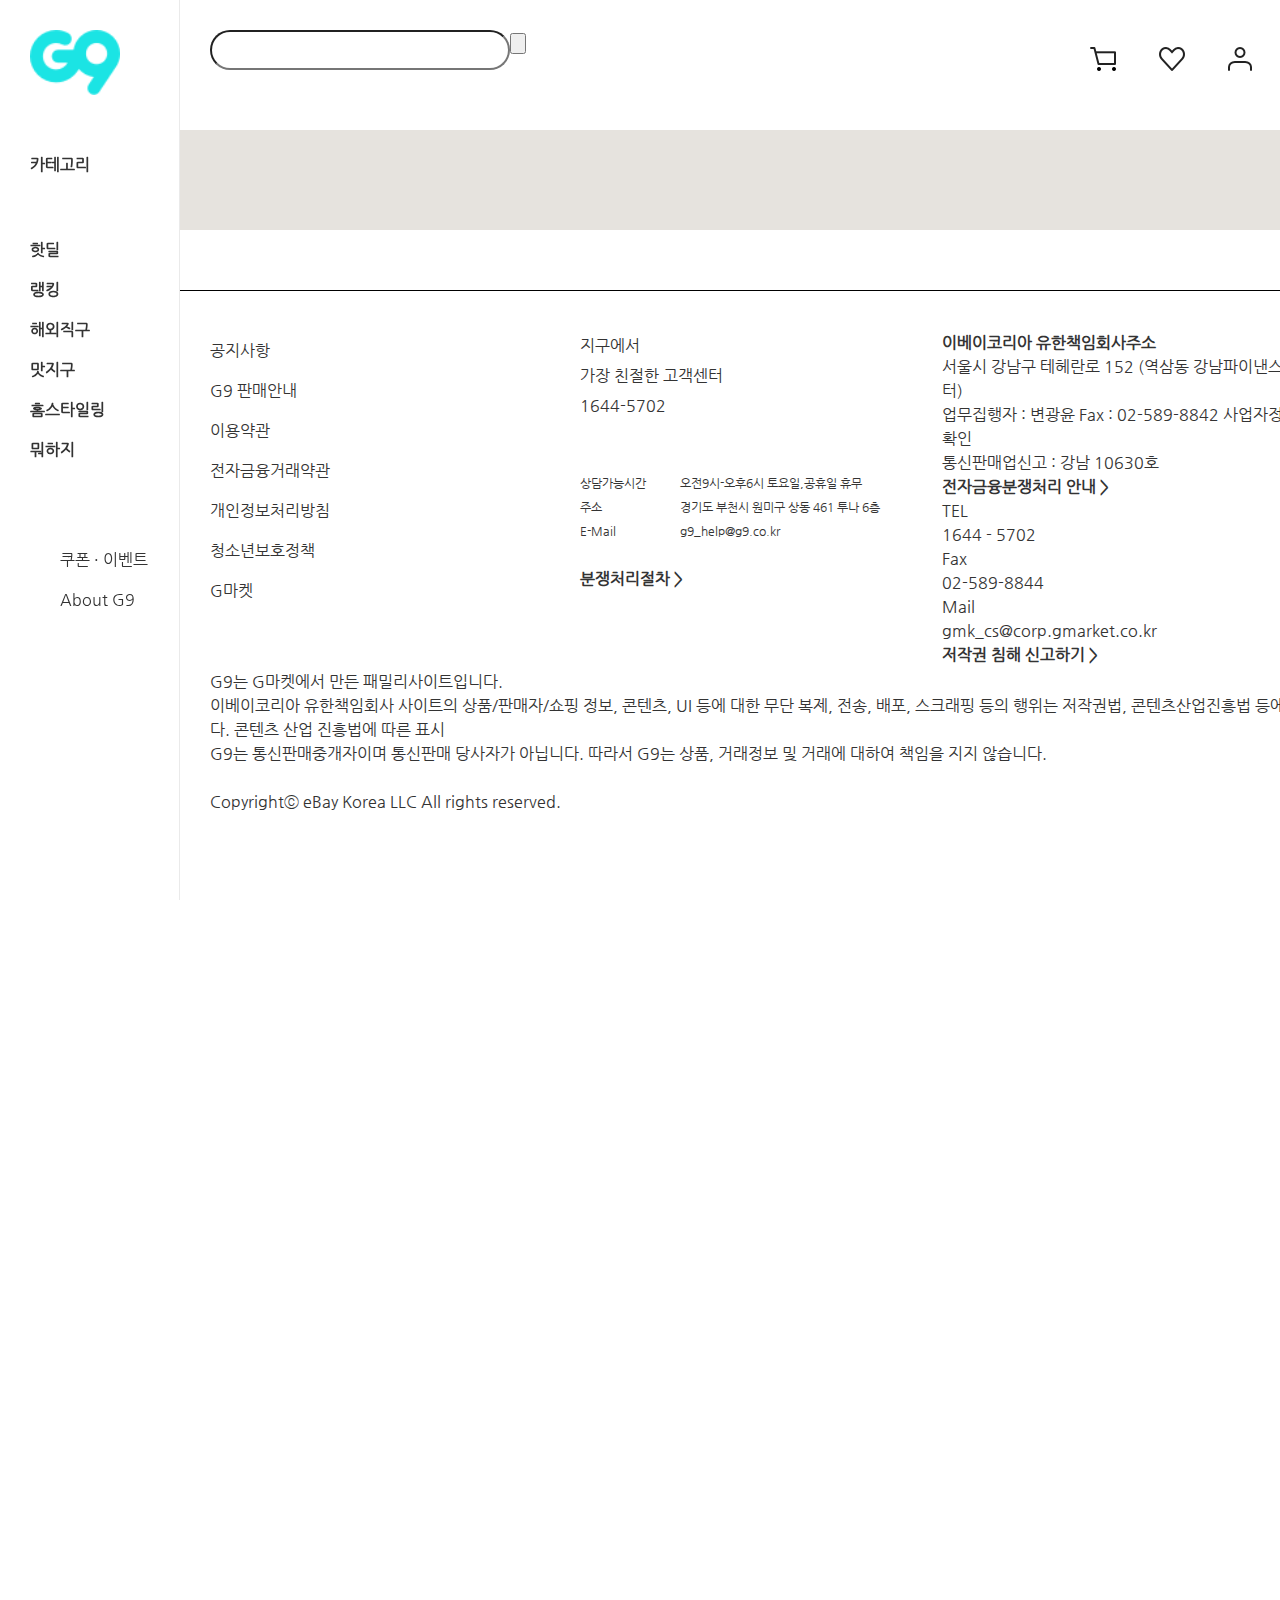
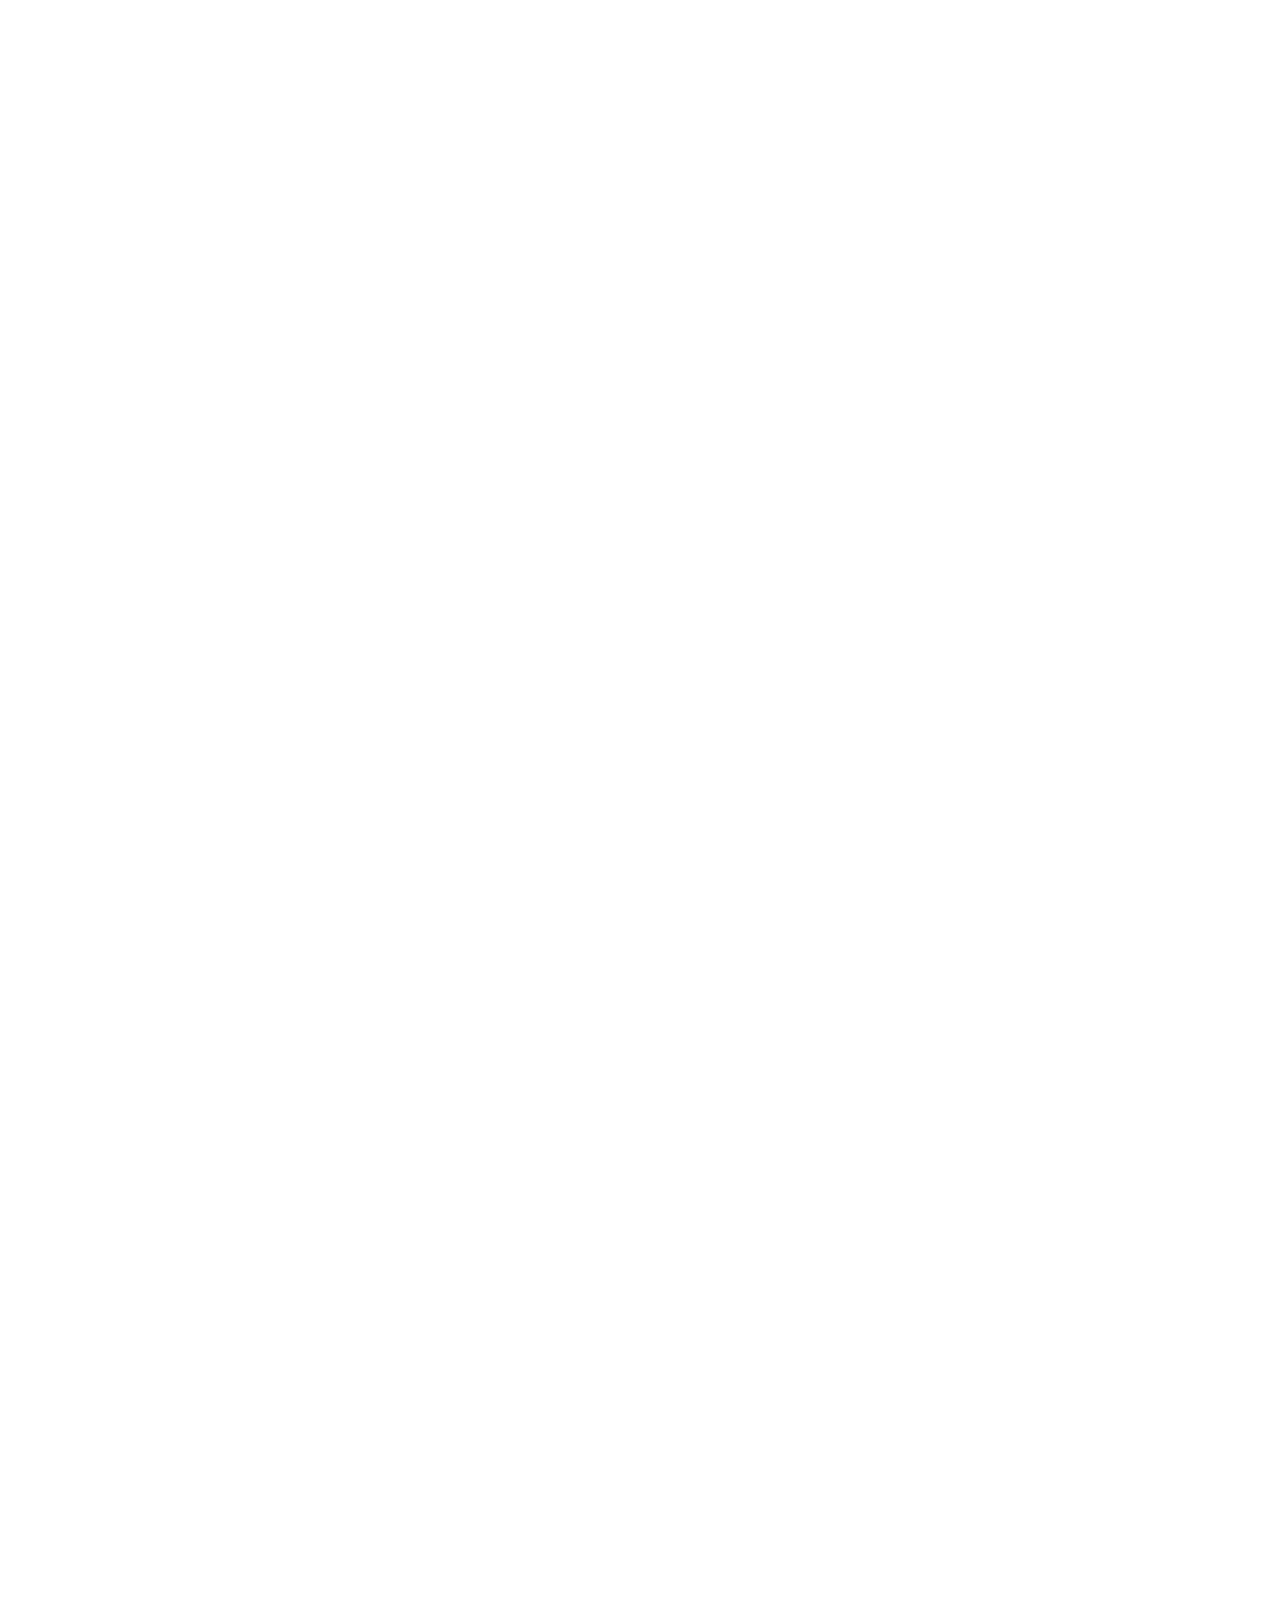
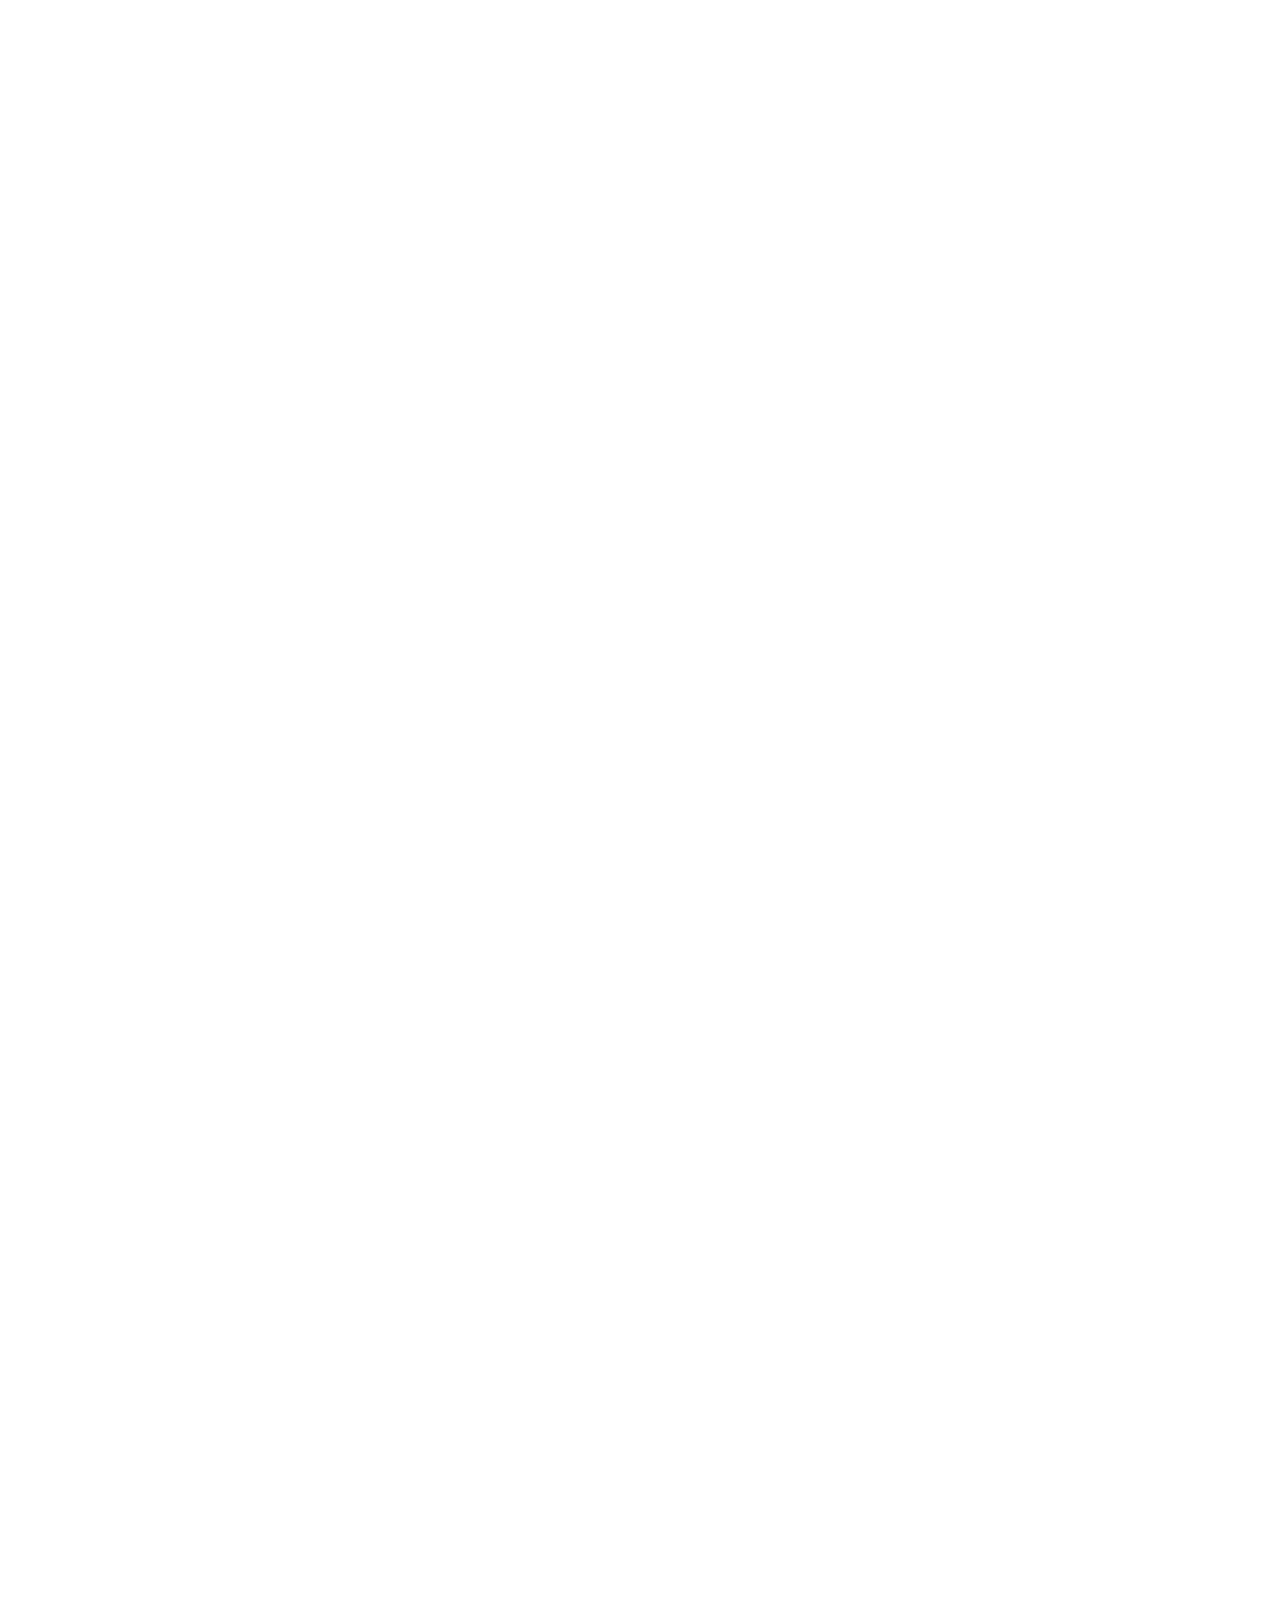
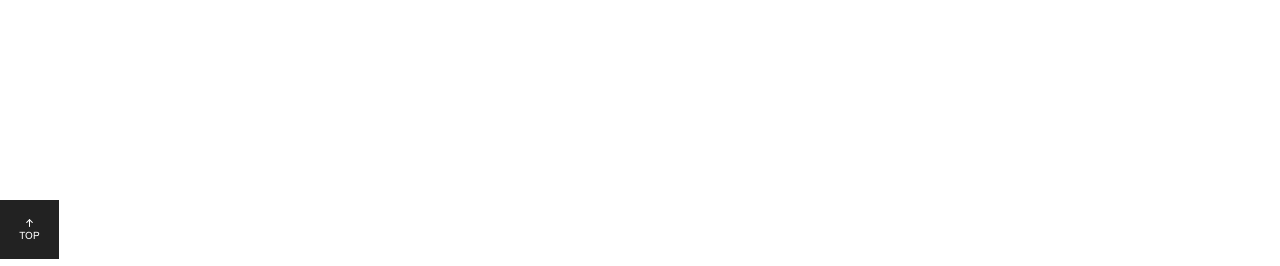
==== aboutg9.html @ 326187f4 "# index 완성" ====
<!DOCTYPE HTML>
<html lang="ko">
<head>
	<meta charset="UTF-8">
	<title>트렌드 라이프 쇼핑 G9</title>
	<!--[if lt IE 9]>
		<script src="js/html5shiv.js"></script>
	<![endif]-->
	<link rel="shortcut icon" href="images/favicon.ico" type="images/x-icon" />
	<link rel="stylesheet" href="css/reset.css">
	<link rel="stylesheet" href="css/index_layout.css">
	<script src="js/jquery-3.5.1.min.js"></script>
	<script src="js/index_script.js"></script>
</head>
<body>
    <div id="wrap">
        <div id="left_wrap">
            <h1 class="logo"><a href="#"><img src="images/common/logo.png" alt="G9로고"></a></h1>
            <div class="category"><a href="#">카테고리</a></div>
            <div id="gnb">
                <nav id="main_gnb">
                    <ul>
                        <li><a href="#">핫딜</a></li>
                        <li><a href="#">랭킹</a></li>
                        <li><a href="#">해외직구</a></li>
                        <li><a href="#">맛지구</a></li>
                        <li><a href="#">홈스타일링</a></li>
                        <li><a href="#">뭐하지</a></li>
                    </ul>
                </nav><!--main_gnb-->
                <nav id="sub_gnb">
                    <ul>
                        <li><a href="#">쿠폰 · 이벤트</a></li>
                        <li><a href="#">About G9</a></li>                
                    </ul>
                </nav><!--sub_gnb-->
            </div><!--gnb-->
        </div><!--left_wrap-->
        <div id="container">
            <div id="top">
                <input type="search" id="search">
                <input type="submit" id="submit" value="">
                <div id="icon">
                    <p><a href="#"><img src="images/common/icon1.png" alt="장바구니"></a></p>
                    <p><a href="#"><img src="images/common/icon2.png" alt="찜"></a></p>
                    <p><a href="#"><img src="images/common/icon3.png" alt="로그인"></a></p>
                </div><!--icon-->
            </div><!--top-->        
            <div id="banner_wrap">    
                <div id="banner">
                    
                </div><!--banner-->
            </div><!--banner_wrap-->
            
            <div id="contents">
                
            </div><!--contents-->
           
            <div id="bottom_wrap">
                <footer id="bottom">
                    <section id="bottom_left">                   
                        <nav id="bottom_gnb">
                            <ul>
                                <li><a href="#">공지사항</a></li>
                                <li><a href="#">G9 판매안내</a></li>
                                <li><a href="#">이용약관</a></li>
                                <li><a href="#">전자금융거래약관</a></li>
                                <li><a href="#">개인정보처리방침</a></li>
                                <li><a href="#">청소년보호정책</a></li>
                                <li><a href="#">G마켓</a></li>
                            </ul>
                        </nav><!--bottom_gnb-->
                    </section><!--bottom_left-->
                    <section id="bottom_center">
                        <div id="call">
                            <p>
                                지구에서 <br>
                                가장 친절한 고객센터 <br>
                            </p>
                            <span>1644-5702</span>
                        </div>
                        <dl>
                            <dt>상담가능시간</dt>
                            <dd>오전9시-오후6시 토요일,공휴일 휴무</dd>
                        </dl>
                        <dl>
                            <dt>주소</dt>
                            <dd>경기도 부천시 원미구 상동 461 투나 6층</dd>
                        </dl>
                        <dl>
                            <dt scope="row">E-Mail</dt>
                            <dd>g9_help@g9.co.kr</dd>
                        </dl> <br>
                        <h5><a href="#">분쟁처리절차 ></a></h5>
                    </section><!--bottom_center-->
                    <section id="bottom_right">                        
                        <h3>이베이코리아 유한책임회사주소</h3>
                        <p>                        
                            서울시 강남구 테헤란로 152 (역삼동 강남파이낸스센터) <br>                            
                            업무집행자 : 변광윤 Fax : 02-589-8842 사업자정보확인 <br>                            
                            통신판매업신고 : 강남 10630호
                        </p>
                        <h2><a href="#">전자금융분쟁처리 안내 ></a></h2>
                        <div>
                            <dl>
                                <dt>TEL</dt>
                                <dd>1644 - 5702</dd>
                            </dl>
                            <dl>
                                <dt>Fax</dt>
                                <dd>02-589-8844</dd>
                            </dl>
                            <dl>
                                <dt>Mail</dt>
                                <dd>gmk_cs@corp.gmarket.co.kr</dd>
                            </dl>
                        </div>
                        <h2><a href="#">저작권 침해 신고하기 ></a></h2>
                    </section><!--bottom_right-->
                    <section id="footer">
                        G9는 G마켓에서 만든 패밀리사이트입니다. <br>
                        이베이코리아 유한책임회사 사이트의 상품/판매자/쇼핑 정보, 콘텐츠, UI 등에 대한 무단 복제, 전송, 배포, 스크래핑 등의 행위는 저작권법, 콘텐츠산업진흥법 등에 의하여 엄격히 금지됩니다. 콘텐츠 산업 진흥법에 따른 표시 <br>
                        G9는 통신판매중개자이며 통신판매 당사자가 아닙니다. 따라서 G9는 상품, 거래정보 및 거래에 대하여 책임을 지지 않습니다. <br><br>
                        Copyrightⓒ eBay Korea LLC All rights reserved.
                    </section><!--footer-->
                </footer><!--bottom-->
            </div>
        </div><!--container-->
        <div class="button"><a href="#"><img src="images/common/top.png" alt="top_button"></a></div>
    </div><!--wrap-->
</body>
</html>
---- css/index_layout.css ----
@charset "utf-8";

/*font*/
@font-face{
	font-family:nanum;
	src:local('NanumGothic'),
		url("../font/NanumGothic.eot"),
		url("../font/NanumGothic.woff") format('woff'),
		url("../font/NanumGothic.ttf") format('truetype');
}

/*reset*/
*{box-sizing: border-box}
a{text-decoration: none; color: inherit;}
body{font: normal 16px/1.5em "nanum"; background-color: #fff; color: #333;}

/*wrap*/
#wrap{width: 100%; height: 2500px;}

/*left_wrap*/
#left_wrap{width: 180px; height: 100%; float: left; position: fixed; border-right: 1px solid #eaeaea;}

/*logo*/
.logo{width: 69px; height: 50px; margin-top: 30px; margin-left: 30px;}
.logo img{width: 90px;}
.logo a{display: block;}

/*gnb*/
.category{width: 180px; height: 30px; line-height: 30px; margin-top: 70px; padding-left: 30px; font-weight: bold;}
#gnb{width: 180px; padding-left: 30px; margin-top: 50px; font-weight: bold; line-height: 40px;}
#sub_gnb{width: 180px; padding-left: 30px; margin-top: 70px; line-height: 40px; font-weight: normal;}
.category a:hover{color: #3bded4; text-decoration: underline;}
#gnb li a:hover{color: #3bded4; text-decoration: underline;}
#sub_gnb li a:hover{color: #3bded4; text-decoration: underline;}

/*container*/
#container{width: 100%; height: 5000px;float: left; margin-left: 180px;} /*height 임시*/

/*top*/
#top{width: 100%; height: 90px; padding-top: 30px; margin-left: 30px;}
#search{width: 300px; height: 40px;float: left; border-radius: 30px;}

/*icon*/
#icon{width: 210px; float: right; margin-right: 230px; margin-top: 15px;} /*margin-right 왜이러지*/
#icon p{float: left; margin-left: 40px;}

/*slide*/
#slide_wrap{width: 100%; height: 360px; position: relative; margin-bottom: 5px; min-width: 1300px;}
#slide1>img{width: 1000px; height: 360px; margin-right: 180px; margin-left: -1000px; float: right; } /*margin left 마이너스로*/
#bluebox{width: 50%; height: 360px; float: left; background-color: #9CDAF1;}
.slide1_txt{position: absolute; top: 100px; left: 70px;}
.slide1_txt h3{font-size: 35px; line-height: 45px; font-weight: normal;}
.slide1_txt p{margin-top: 10px; line-height: 20px; font-size: 12px;}
.slide1_txt img{margin-top: 20px;}

/*slide button*/
#slide_button{width: 200px; margin-left: 20px;}
#slide_circle{width: 120px; height: 40px; float: left;}
#slide_circle div{width: 20px; height: 20px; float: left; margin: 8px 5px; border-radius: 20px; background-color: #eaeaea;}
.left_button{float: left;}
.right_button{float: left;}
#slide_circle div.selected{background-color: #3bded4;}

/*item*/
#contents{width: 100%; overflow: auto; margin-top: 60px; clear: both; margin-left: 30px; } /*overflow:auto하면 자동으로 높이잡힘*/
.item{width: 28%; float: left; margin-right: 20px; margin-bottom: 20px;}
.item img{width: 100%;}
.item p{font-size: 12px;}
.item strong{font-size: 16px;}
/*#contents img:hover{width: 105%; transition:all 0.6s;}*/

/*banner*/
#banner_wrap{width: 100%; height: 100px; margin-top: 40px; background-color: #E6E3DE;}
.banner{width: 1120px; height: 100px; margin: 0 auto; display: block;}

/*hotdeal*/
#hotdeal{width: 100%; height: auto; margin-top: 40px; margin-left: 30px; margin-bottom: 60px;overflow: auto;}
#hotdeal section{float: left; width: 16%; margin-right: 20px;}
#hotdeal h3{font-size: 30px;}
.hotdeal_item{width: 100%; margin-top: 20px;}
.hotdeal_item img{width: 100%;}

/*bottom*/
#bottom_wrap{border-top: 1px solid #000; width: 100%; padding-left: 30px;}
#bottom section{float: left; margin-top: 40px;}
#bottom_left{width: 200px; height: 253px;}
#bottom_gnb{line-height: 40px;}
#bottom_center{width: 362px; height: 290px; margin-left: 170px;}
#call{margin-bottom: 50px; line-height: 30px;}
#bottom_center dl{font-size: 12px;}
#bottom_center dt{float: left; width: 100px;}

#bottom_right{width: 362px; height: 299px; }
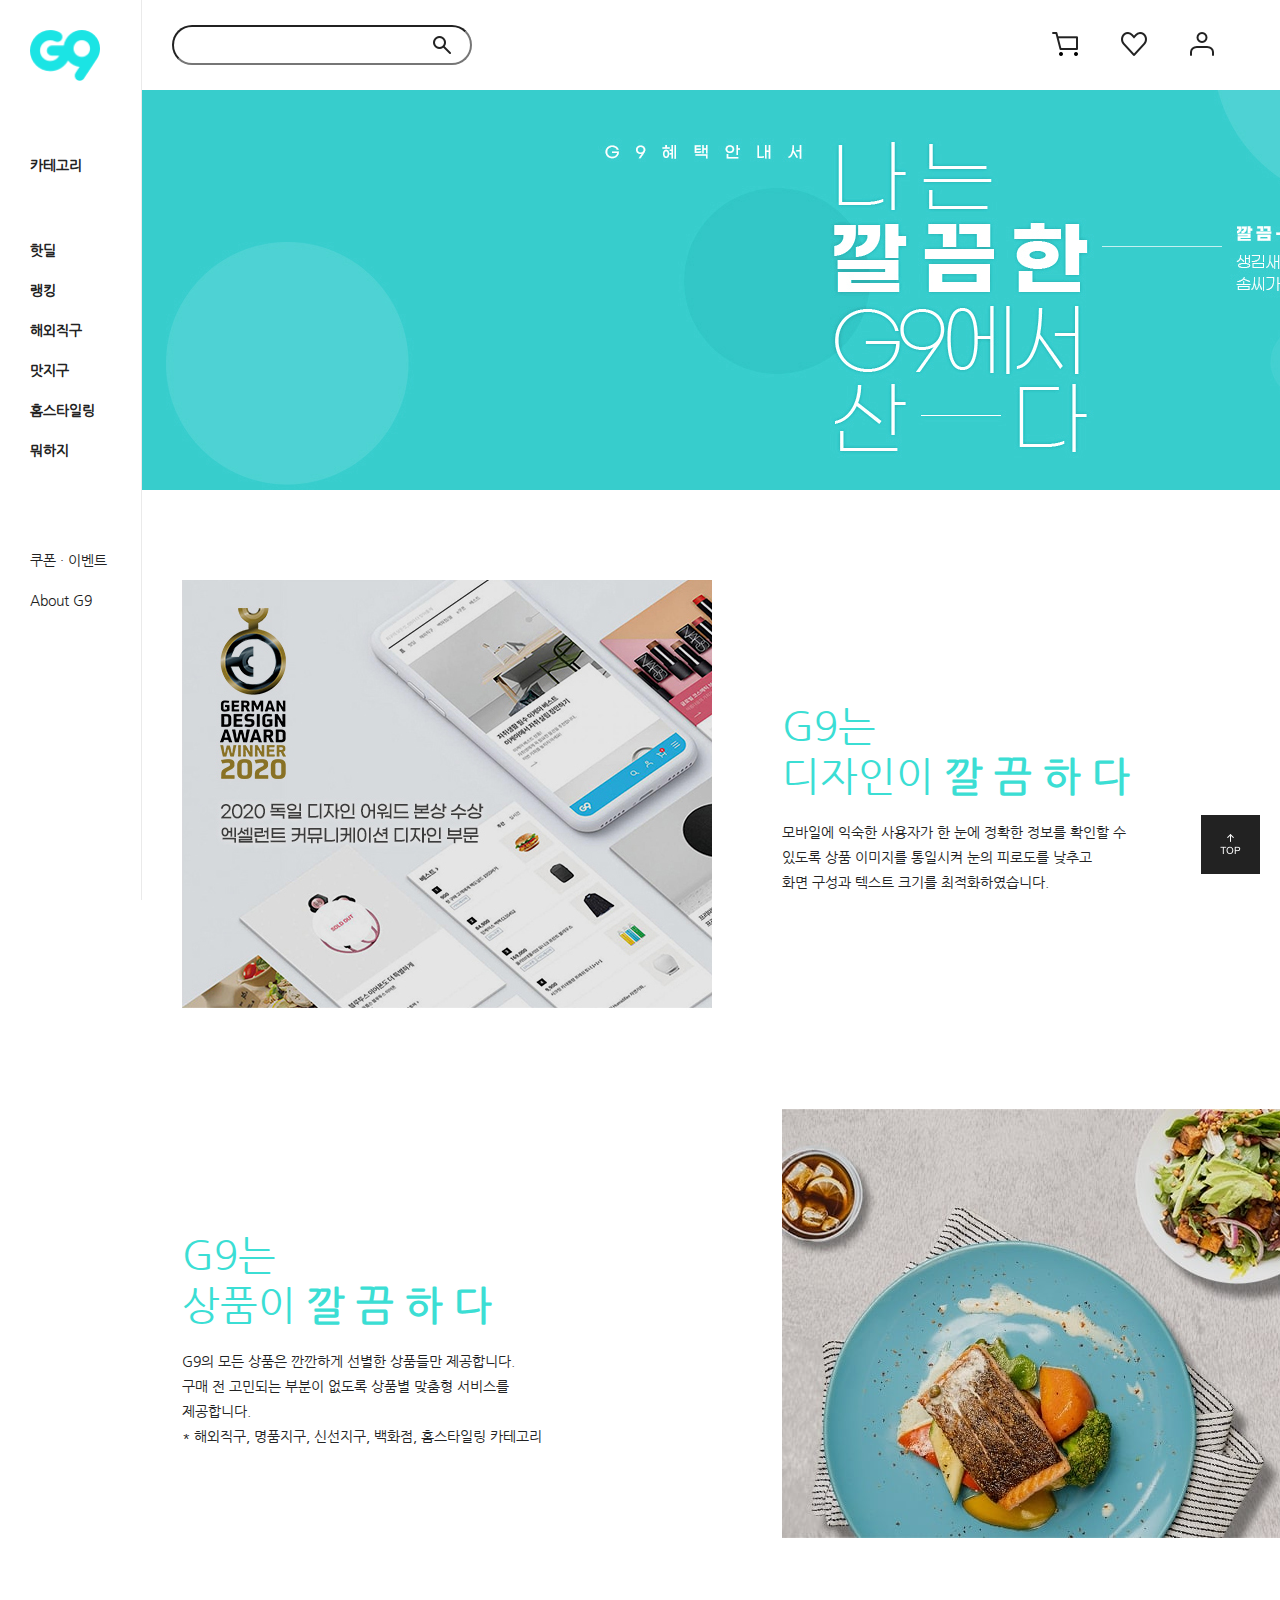
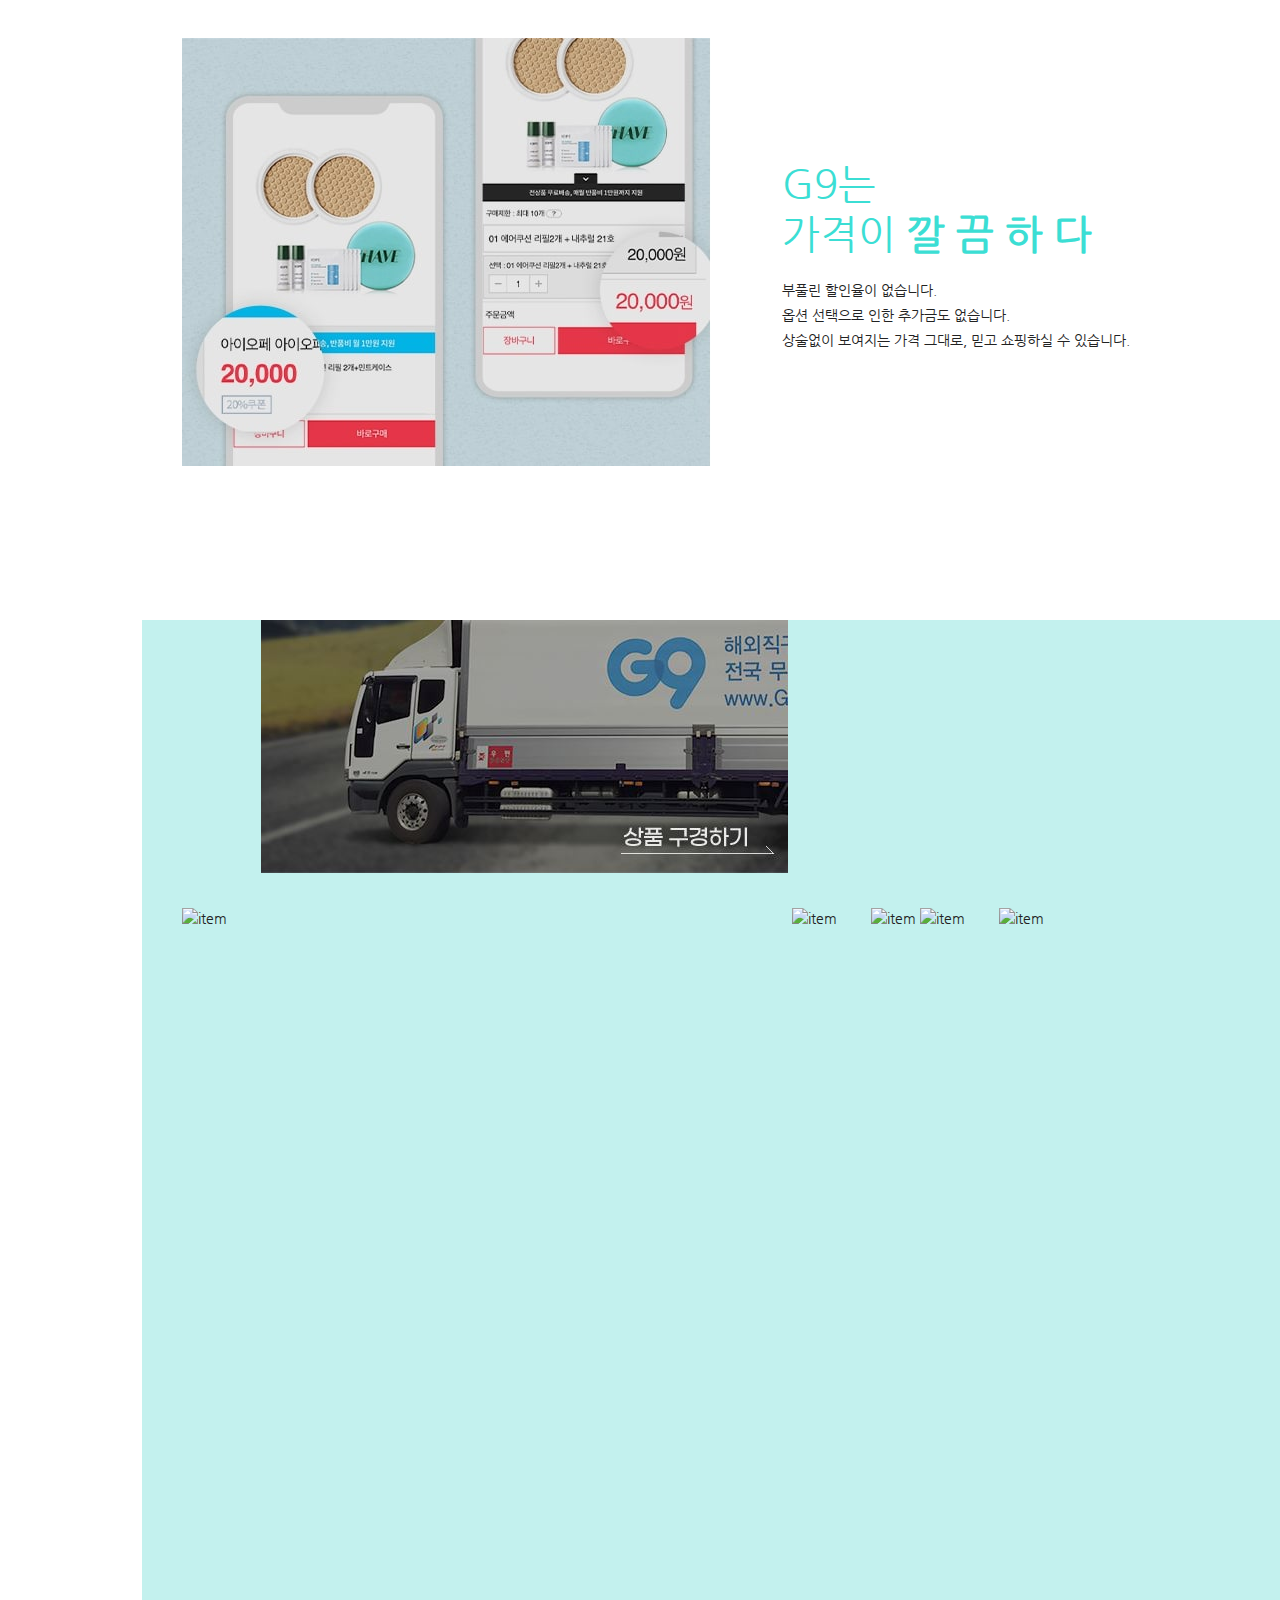
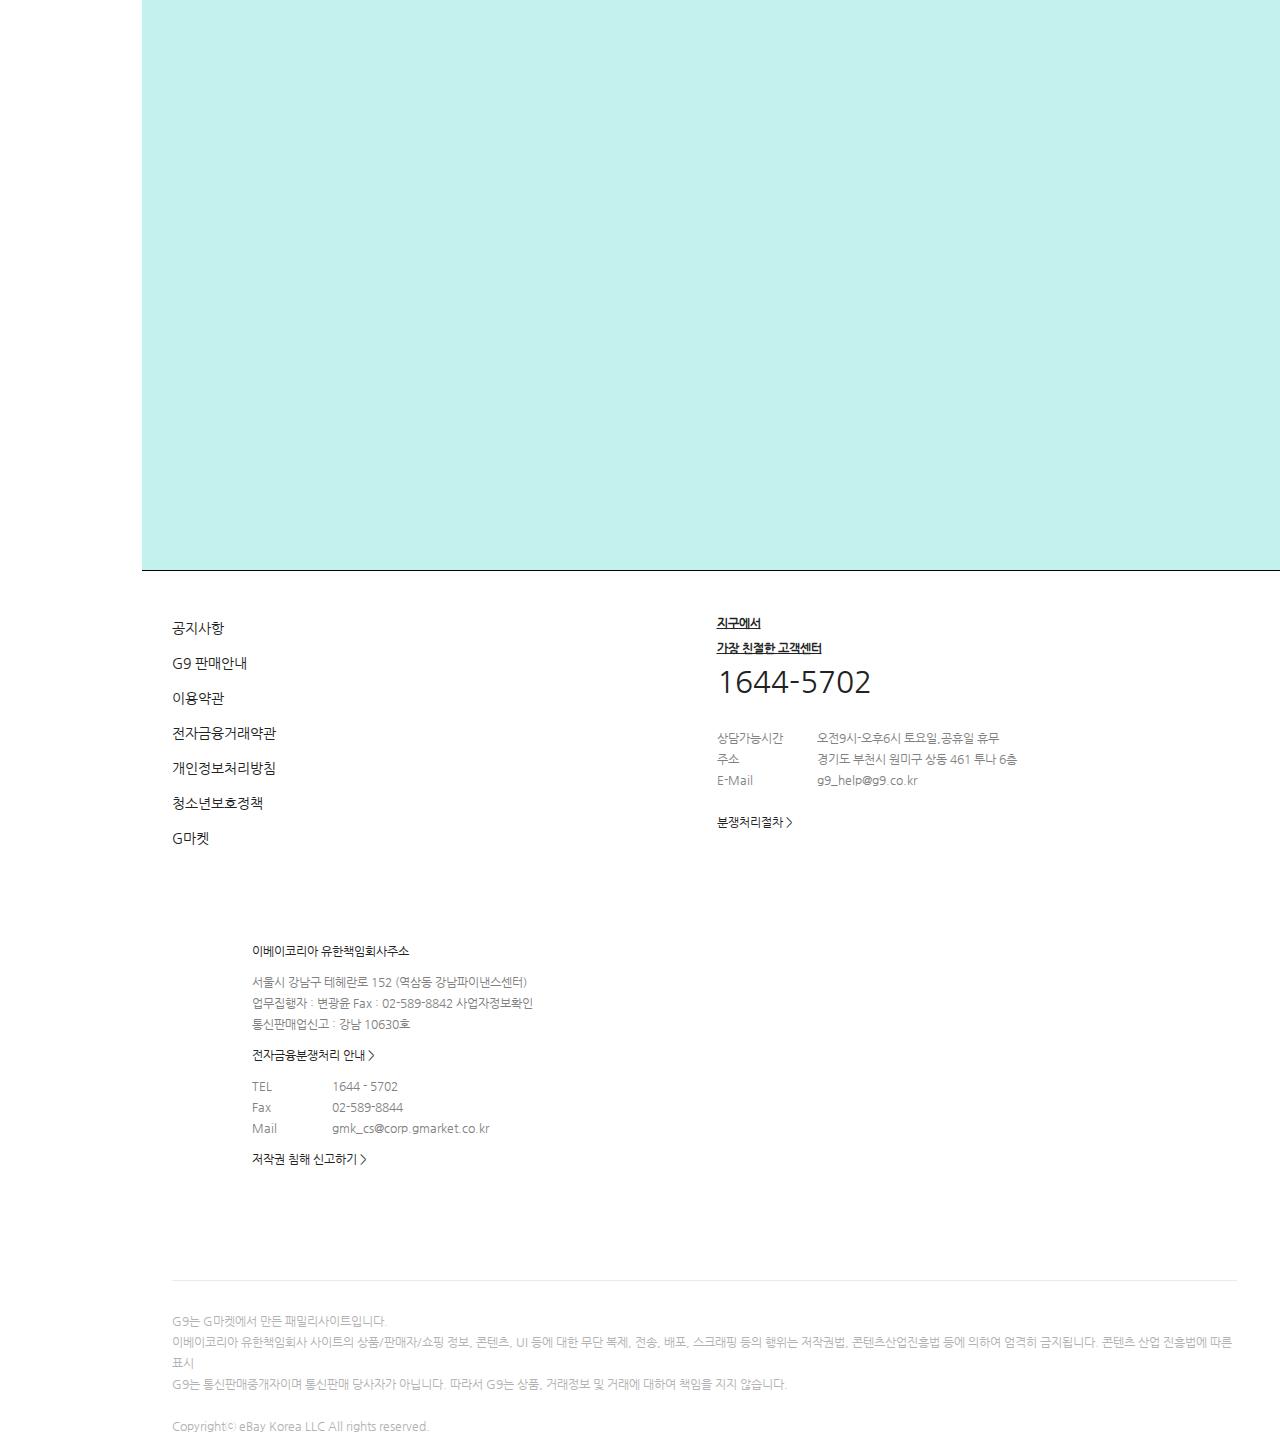
==== commit 339d7bd9: "# index 90% 전체 wrap div 다시잡고 about g9 폰트 조절하기" ====
--- a/aboutg9.html
+++ b/aboutg9.html
@@ -8,14 +8,14 @@
 	<![endif]-->
 	<link rel="shortcut icon" href="images/favicon.ico" type="images/x-icon" />
 	<link rel="stylesheet" href="css/reset.css">
-	<link rel="stylesheet" href="css/index_layout.css">
+	<link rel="stylesheet" href="css/aboutg9_layout.css">
 	<script src="js/jquery-3.5.1.min.js"></script>
 	<script src="js/index_script.js"></script>
 </head>
 <body>
     <div id="wrap">
         <div id="left_wrap">
-            <h1 class="logo"><a href="#"><img src="images/common/logo.png" alt="G9로고"></a></h1>
+            <h1 class="logo"><a href="index.html"><img src="images/common/logo.png" alt="G9로고"></a></h1>
             <div class="category"><a href="#">카테고리</a></div>
             <div id="gnb">
                 <nav id="main_gnb">
@@ -48,14 +48,62 @@
             </div><!--top-->        
             <div id="banner_wrap">    
                 <div id="banner">
-                    
+                    <img src="images/aboutg9/aboutg9_banner1.jpg" alt="banner">
                 </div><!--banner-->
-            </div><!--banner_wrap-->
-            
-            <div id="contents">
-                
-            </div><!--contents-->
-           
+                <nav id="gnb">
+                    <ul>
+                        <li><a href="">디자인</a></li>
+                        <li><a href="">상품</a></li>
+                        <li><a href="">가격</a></li>
+                        <li><a href="">서비스</a></li>
+                        <li><a href="">배송</a></li>                        
+                    </ul>
+                </nav><!--gnb-->
+            </div><!--banner_wrap-->            
+            <div id="contents1">
+                <div id="item1">
+                    <img src="images/aboutg9/aboutg9_item1.jpg" class="item_img" alt="item">               
+                    <div class="item_txt">
+                        <h2>G9는 <br>
+                        디자인이 <span>깔 끔 하 다</span></h2> 
+                        <p>모바일에 익숙한 사용자가 한 눈에 정확한 정보를 확인할 수 <br>
+                        있도록 상품 이미지를 통일시켜 눈의 피로도를 낮추고 <br>
+                        화면 구성과 텍스트 크기를 최적화하였습니다.</p>
+                    </div>
+                </div>
+                <div id="item2">
+                    <div class="item_txt">
+                        <h2>G9는 <br>
+                        상품이 <span>깔 끔 하 다</span></h2> 
+                        <p>G9의 모든 상품은 깐깐하게 선별한 상품들만 제공합니다. <br>
+                        구매 전 고민되는 부분이 없도록 상품별 맞춤형 서비스를 <br>
+                        제공합니다. <br>
+                        * 해외직구, 명품지구, 신선지구, 백화점, 홈스타일링 카테고리
+                        </p>
+                    </div>
+                    <img src="images/aboutg9/aboutg9_item3.jpg" class="item_img" alt="item">
+                </div><!--item2-->   
+                <div id="item3">             
+                    <img src="images/aboutg9/aboutg9_item5.jpg" class="item_img" alt="item">
+                    <div class="item_txt">
+                        <h2>G9는 <br>
+                        가격이 <span>깔 끔 하 다</span></h2> 
+                        <p>부풀린 할인율이 없습니다. <br>
+                        옵션 선택으로 인한 추가금도 없습니다.<br>
+                        상술없이 보여지는 가격 그대로, 믿고 쇼핑하실 수 있습니다.</p>
+                    </div>              
+                </div><!--item3-->              
+            </div><!--contents1-->  
+            <div id="contents2_wrap">  
+                <div id="contents2">
+                    <a href="#"><img src="images/aboutg9/aboutg9_item7.jpg" alt="item" class="item_img"></a>
+                    <a href="#"><img src="images/aboutg9/aboutg9_item8.JPG" alt="item" class="item_quick1"></a>
+                    <a href="#"><img src="images/aboutg9/aboutg9_item9.jpg" alt="item" class="item_img"></a>                              
+                    <a href="#"><img src="images/aboutg9/aboutg9_item10.JPG" alt="item" class="item_quick2"></a>                              
+                    <a href="#"><img src="images/aboutg9/aboutg9_item11.jpg" alt="item" class="item_img"></a>                              
+                    <a href="#"><img src="images/aboutg9/aboutg9_item12.JPG" alt="item" class="item_quick3"></a>                              
+                </div><!--contents2-->
+            </div><!--contents2_wrap-->
             <div id="bottom_wrap">
                 <footer id="bottom">
                     <section id="bottom_left">                   
--- a/css/aboutg9_layout.css
+++ b/css/aboutg9_layout.css
@@ -0,0 +1,40 @@
+@charset "utf-8";
+@import url("00_common.css");
+@import url("00_gnb.css");
+@import url("00_top.css");
+@import url("00_bottom.css");
+
+/*banner*/
+#banner_wrap{width: 100%; height: 400px; overflow: hidden;}
+#banner{width: 100%; height: 400px; position: relative; left: -10%; z-index: -1;}
+
+/*contents1*/
+#contents1{width: 1200px; height: 1550px; margin: 90px auto 0;}
+#item1{width: 1200px; height: 429px;}
+#item1 img{float: left;}
+#item1 .item_txt{width: 420px; height: 429px; float: left; padding-top: 120px; margin-left: 70px;}
+#item1 .item_txt h2{font-size: 40px; line-height: 50px; font-weight: normal; color: #3bded4;}
+#item1 .item_txt h2 span{font-weight: bold;}
+#item1 .item_txt p{line-height: 25px; margin-top: 20px;}
+
+#item2{width: 1300px; height: 429px; margin-top: 100px;}
+#item2 img{margin-left: 180px;}
+#item2 .item_txt{width: 420px; height: 429px; float: left; padding-top: 120px;}
+#item2 .item_txt h2{font-size: 40px; line-height: 50px; font-weight: normal; color: #3bded4;}
+#item2 .item_txt h2 span{font-weight: bold;}
+#item2 .item_txt p{line-height: 25px; margin-top: 20px;}
+
+#item3{width: 1300px; height: 429px; margin-top: 100px;}
+#item3 img{float: left;}
+#item3 .item_txt{width: 420px; height: 429px; float: left; padding-top: 120px; margin-left: 70px;}
+#item3 .item_txt h2{font-size: 40px; line-height: 50px; font-weight: normal; color: #3bded4;}
+#item3 .item_txt h2 span{font-weight: bold;}
+#item3 .item_txt p{line-height: 25px; margin-top: 20px;}
+
+/*contents2*/
+#contents2_wrap{background-color: #C3F1EE;}
+#contents2{background-color: #C3F1EE; width: 1200px; height: 1550px; margin: 90px auto 0;}
+#contents2 .item_quick1{margin-left: 30px; margin-bottom: 50px;}
+#contents2 .item_quick2{margin-left: 30px; margin-bottom: 70px;}
+#contents2 .item_quick3{margin-left: 30px; margin-bottom: 110px;}
+
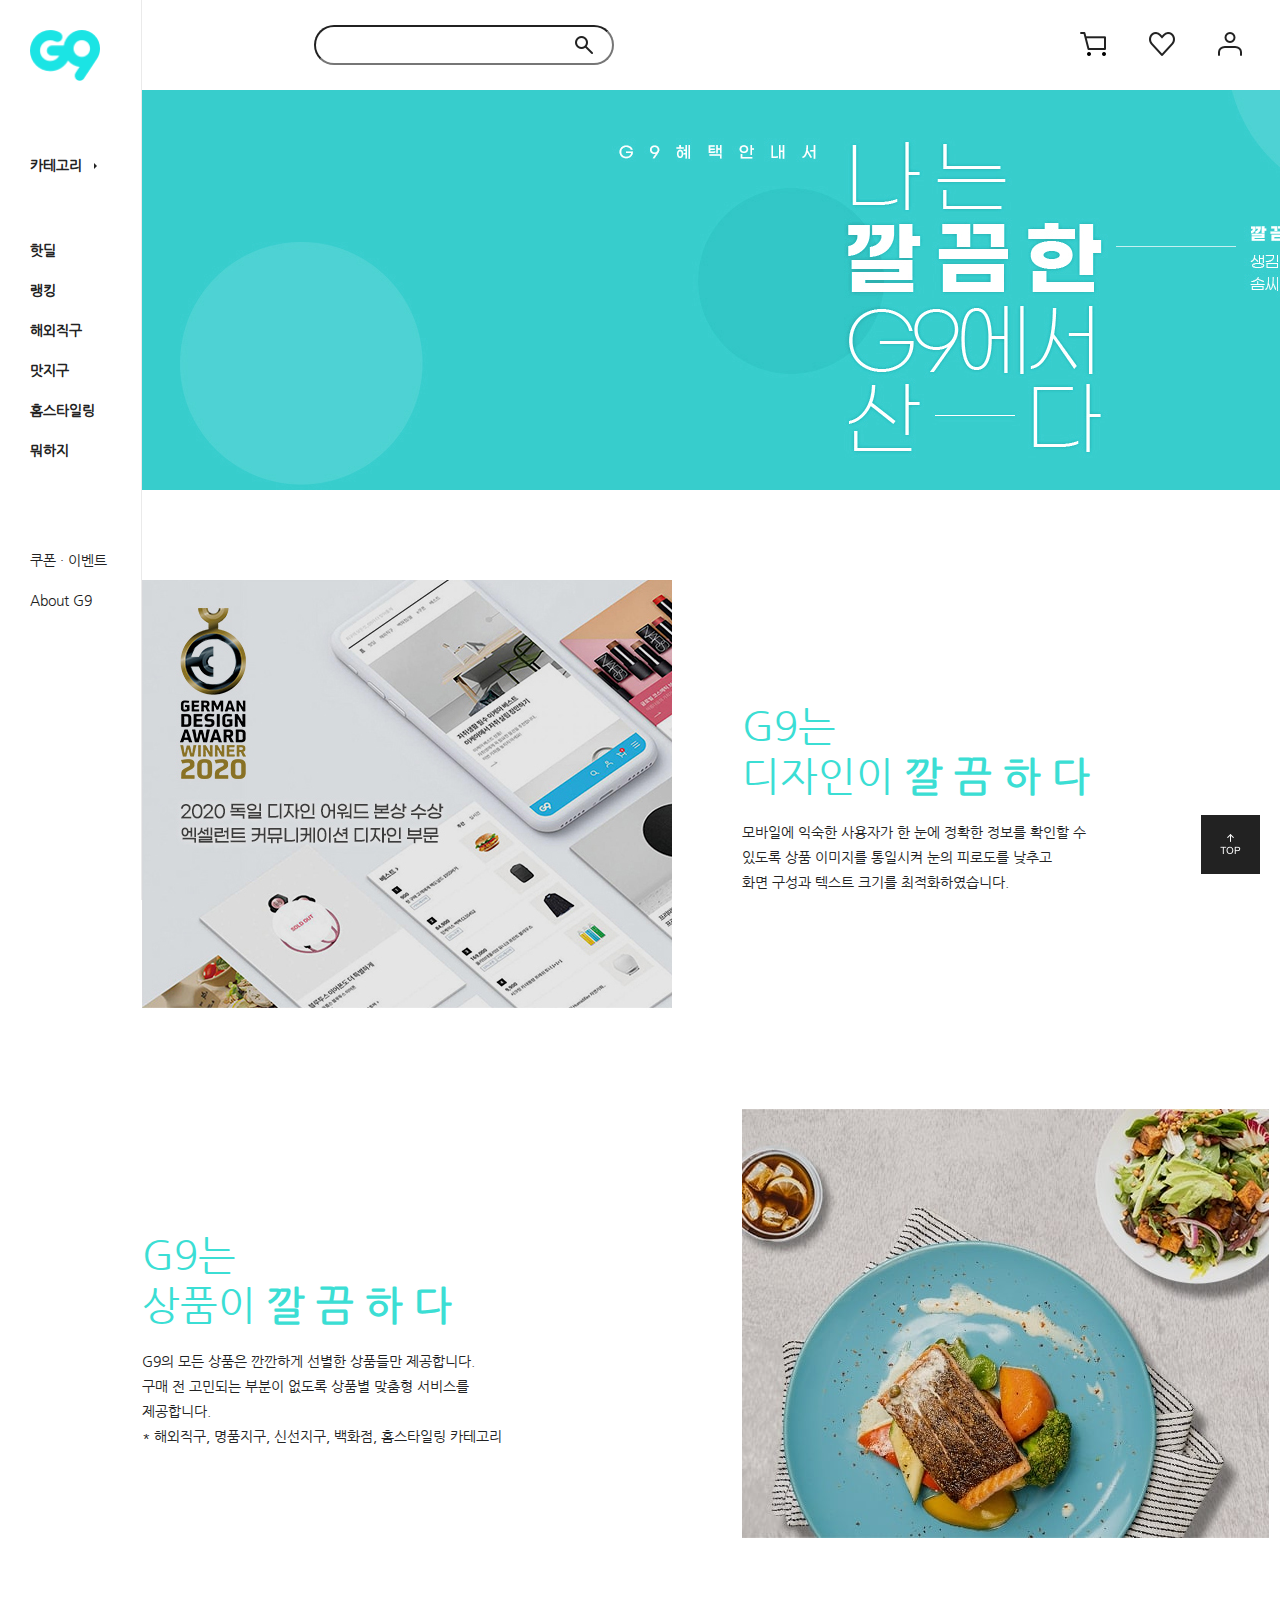
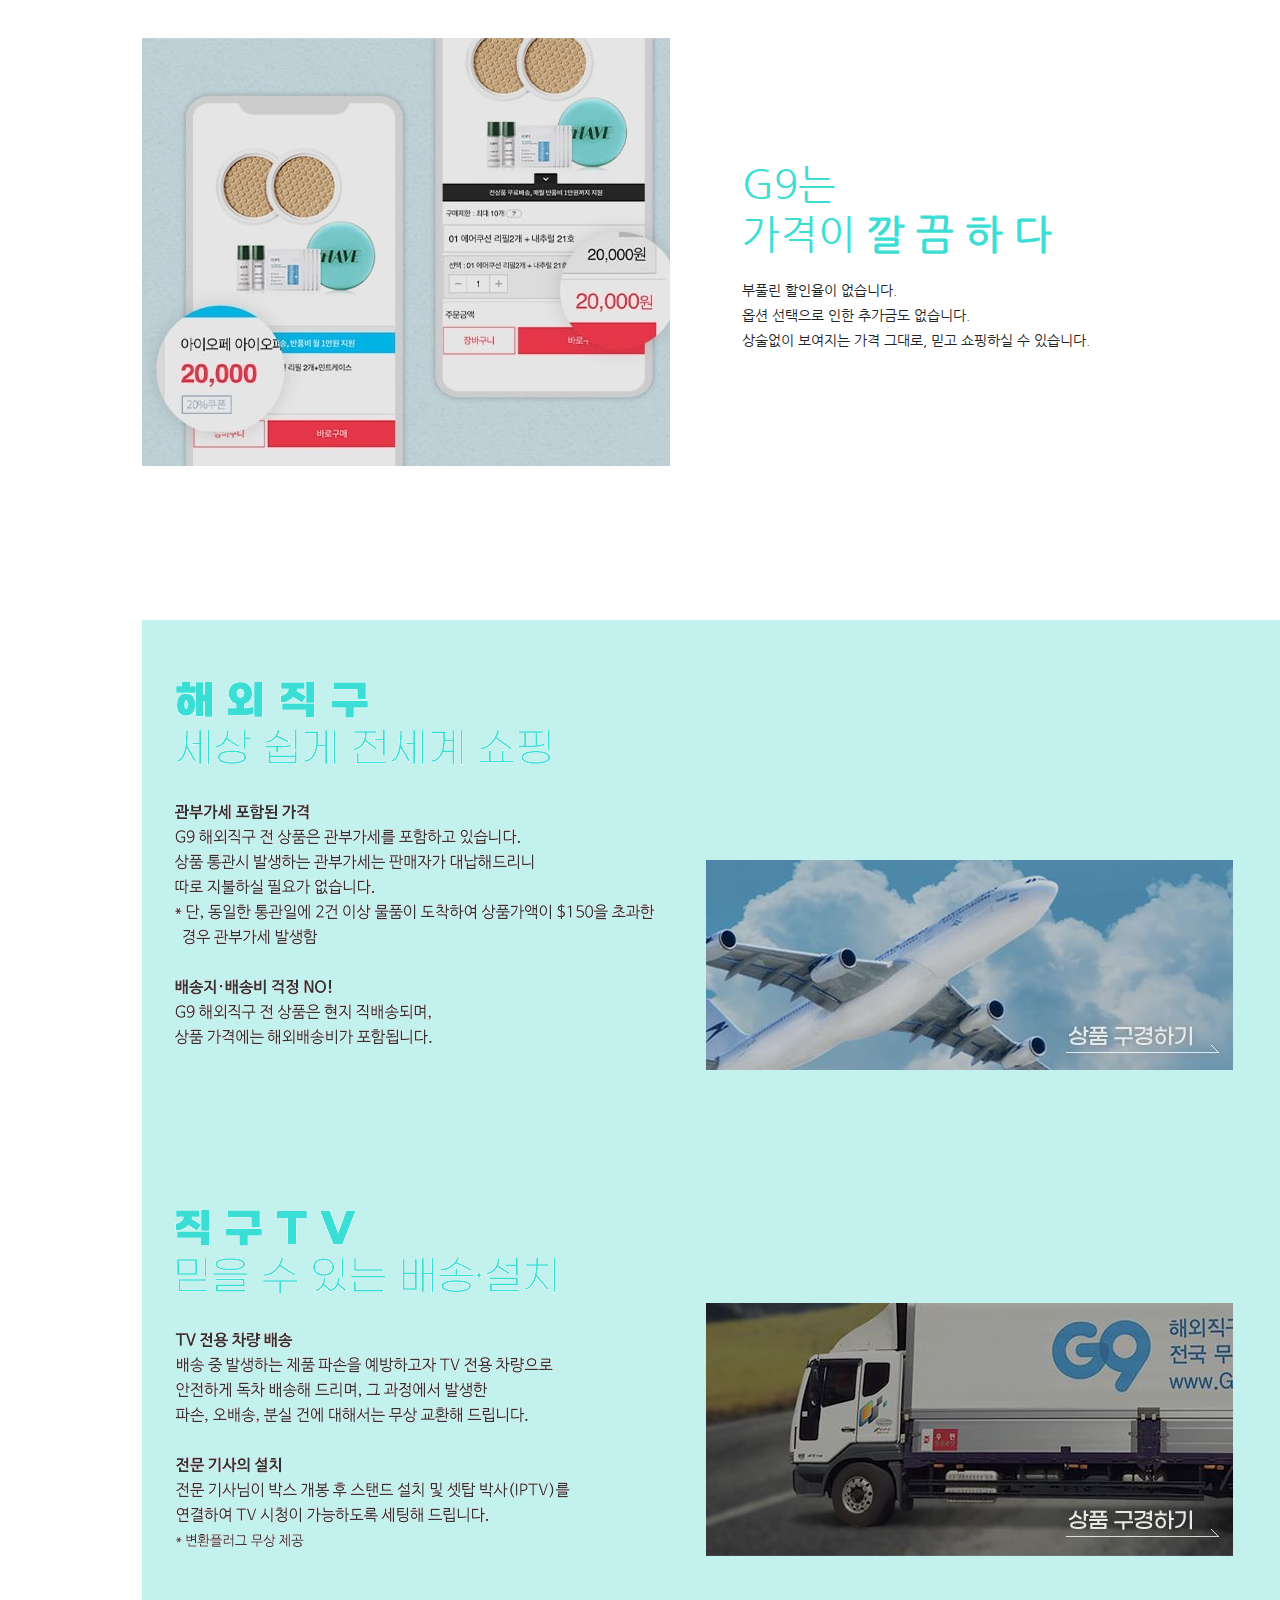
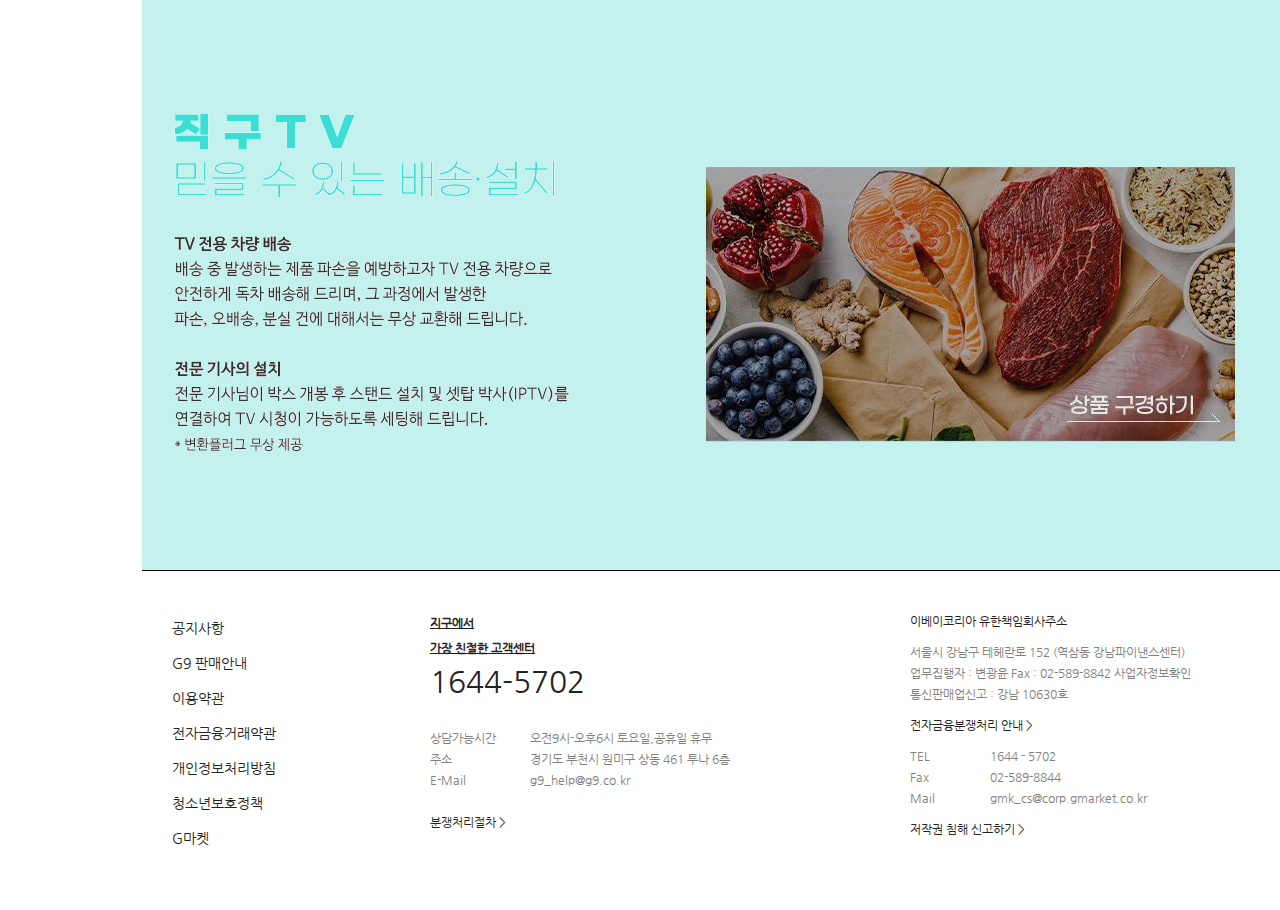
==== commit cd19ff2d: "# index media query 미디어쿼리 1300px min-width 1100px top container 밖으로 뺐음" ====
--- a/aboutg9.html
+++ b/aboutg9.html
@@ -10,13 +10,14 @@
 	<link rel="stylesheet" href="css/reset.css">
 	<link rel="stylesheet" href="css/aboutg9_layout.css">
 	<script src="js/jquery-3.5.1.min.js"></script>
-	<script src="js/index_script.js"></script>
+	<script src="js/aboutg9_script.js"></script>
+	<script src="js/category_script.js"></script>
 </head>
 <body>
     <div id="wrap">
         <div id="left_wrap">
             <h1 class="logo"><a href="index.html"><img src="images/common/logo.png" alt="G9로고"></a></h1>
-            <div class="category"><a href="#">카테고리</a></div>
+            <div class="category"><a href="#">카테고리<img src="images/common/more1.png" alt="more"></a><div class="toggle"></div></div>                        
             <div id="gnb">
                 <nav id="main_gnb">
                     <ul>
@@ -36,6 +37,23 @@
                 </nav><!--sub_gnb-->
             </div><!--gnb-->
         </div><!--left_wrap-->
+        <nav class="submenu">
+                <ul>
+                    <li><a href="#">해외직구</a></li>
+                    <li><a href="#">맛있는지구</a></li>
+                    <li><a href="#">식품</a></li>
+                    <li><a href="#">뷰티</a></li>
+                    <li><a href="#">백화점</a></li>
+                    <li><a href="#">홈스타일링</a></li>
+                    <li><a href="#">주방·생필품</a></li>
+                    <li><a href="#">가구·리빙·반려</a></li>
+                    <li><a href="#">가전</a></li>
+                    <li><a href="#">컴퓨터·디지털</a></li>
+                    <li><a href="#">패션의류</a></li>
+                    <li><a href="#">신발·가방·주얼리</a></li>
+                    <li><a href="#">건강·자동차공구</a></li>
+                </ul>
+        </nav><!--submenu-->
         <div id="container">
             <div id="top">
                 <input type="search" id="search">
@@ -96,16 +114,16 @@
             </div><!--contents1-->  
             <div id="contents2_wrap">  
                 <div id="contents2">
-                    <a href="#"><img src="images/aboutg9/aboutg9_item7.jpg" alt="item" class="item_img"></a>
-                    <a href="#"><img src="images/aboutg9/aboutg9_item8.JPG" alt="item" class="item_quick1"></a>
-                    <a href="#"><img src="images/aboutg9/aboutg9_item9.jpg" alt="item" class="item_img"></a>                              
-                    <a href="#"><img src="images/aboutg9/aboutg9_item10.JPG" alt="item" class="item_quick2"></a>                              
-                    <a href="#"><img src="images/aboutg9/aboutg9_item11.jpg" alt="item" class="item_img"></a>                              
-                    <a href="#"><img src="images/aboutg9/aboutg9_item12.JPG" alt="item" class="item_quick3"></a>                              
+                    <a href="#"><img src="images/aboutg9/aboutg9_item6.png" alt="item" class="item_img"></a>
+                    <a href="#"><img src="images/aboutg9/aboutg9_item7.JPG" alt="item" class="item_quick1"></a>
+                    <a href="#"><img src="images/aboutg9/aboutg9_item8.png" alt="item" class="item_img"></a>                              
+                    <a href="#"><img src="images/aboutg9/aboutg9_item9.JPG" alt="item" class="item_quick2"></a>                              
+                    <a href="#"><img src="images/aboutg9/aboutg9_item10.png" alt="item" class="item_img"></a>                              
+                    <a href="#"><img src="images/aboutg9/aboutg9_item11.JPG" alt="item" class="item_quick3"></a>                              
                 </div><!--contents2-->
             </div><!--contents2_wrap-->
             <div id="bottom_wrap">
-                <footer id="bottom">
+                <footer id="bottom">                    
                     <section id="bottom_left">                   
                         <nav id="bottom_gnb">
                             <ul>
@@ -118,8 +136,9 @@
                                 <li><a href="#">G마켓</a></li>
                             </ul>
                         </nav><!--bottom_gnb-->
-                    </section><!--bottom_left-->
-                    <section id="bottom_center">
+                    </section><!--bottom_left-->                    
+                    <section id="bottom_center_right">
+                       <div id="bottom_center">
                         <div id="call">
                             <p>
                                 지구에서 <br>
@@ -140,8 +159,8 @@
                             <dd>g9_help@g9.co.kr</dd>
                         </dl> <br>
                         <h5><a href="#">분쟁처리절차 ></a></h5>
-                    </section><!--bottom_center-->
-                    <section id="bottom_right">                        
+                        </div>
+                    <div id="bottom_right">                       
                         <h3>이베이코리아 유한책임회사주소</h3>
                         <p>                        
                             서울시 강남구 테헤란로 152 (역삼동 강남파이낸스센터) <br>                            
@@ -164,7 +183,8 @@
                             </dl>
                         </div>
                         <h2><a href="#">저작권 침해 신고하기 ></a></h2>
-                    </section><!--bottom_right-->
+                        </div><!--bottom_right-->
+                    </section><!--bottom_center_right-->                    
                     <section id="footer">
                         G9는 G마켓에서 만든 패밀리사이트입니다. <br>
                         이베이코리아 유한책임회사 사이트의 상품/판매자/쇼핑 정보, 콘텐츠, UI 등에 대한 무단 복제, 전송, 배포, 스크래핑 등의 행위는 저작권법, 콘텐츠산업진흥법 등에 의하여 엄격히 금지됩니다. 콘텐츠 산업 진흥법에 따른 표시 <br>
@@ -172,7 +192,7 @@
                         Copyrightⓒ eBay Korea LLC All rights reserved.
                     </section><!--footer-->
                 </footer><!--bottom-->
-            </div>
+            </div><!--bottom_wrap-->
         </div><!--container-->
         <div class="button"><a href="#"><img src="images/common/top.png" alt="top_button"></a></div>
     </div><!--wrap-->
--- a/css/aboutg9_layout.css
+++ b/css/aboutg9_layout.css
@@ -36,5 +36,5 @@
 #contents2{background-color: #C3F1EE; width: 1200px; height: 1550px; margin: 90px auto 0;}
 #contents2 .item_quick1{margin-left: 30px; margin-bottom: 50px;}
 #contents2 .item_quick2{margin-left: 30px; margin-bottom: 70px;}
-#contents2 .item_quick3{margin-left: 30px; margin-bottom: 110px;}
+#contents2 .item_quick3{margin-left: 30px; margin-bottom: 90px;}
 
